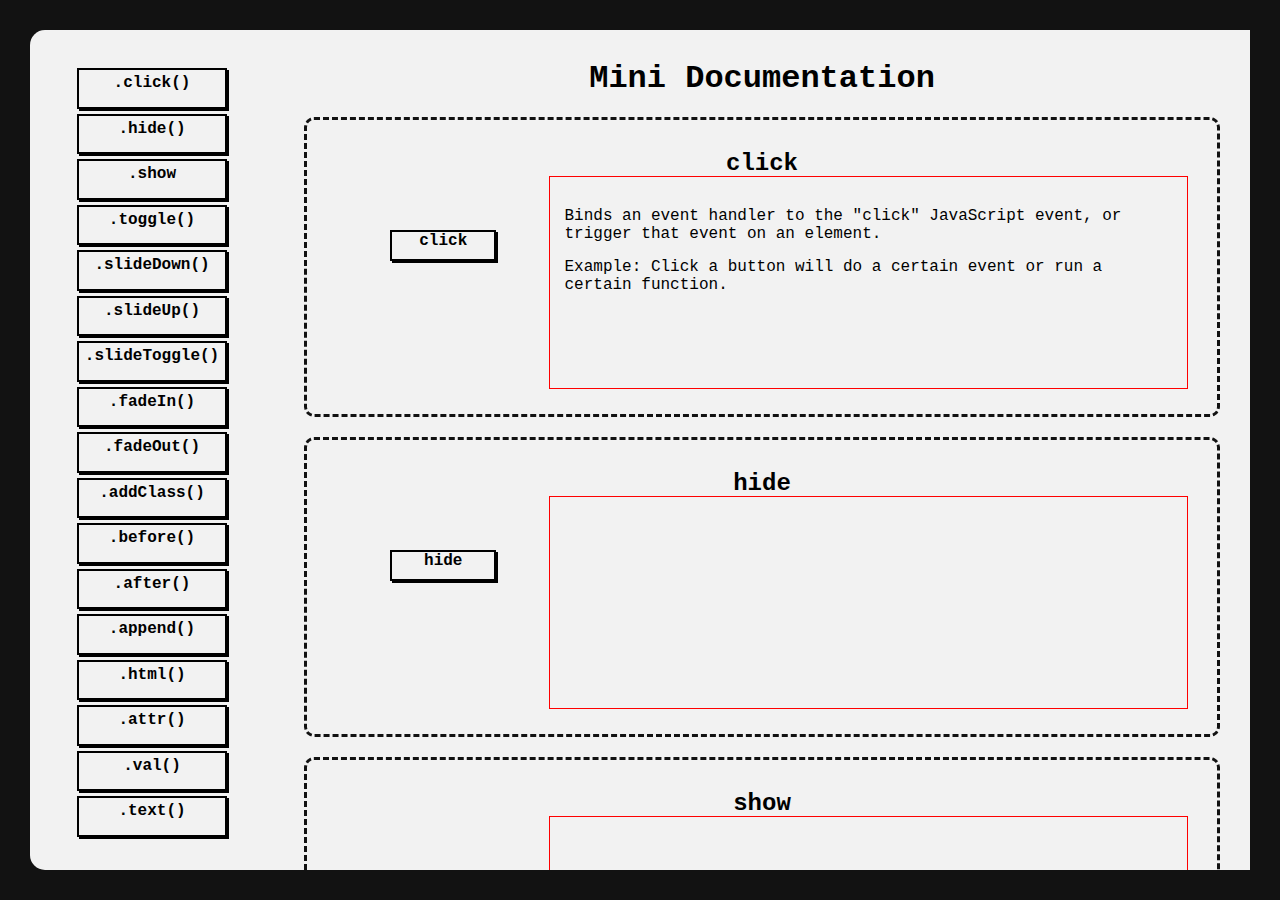
==== MiniDocumentation.html @ 72a78dd9 "transfer" ====
<!DOCTYPE html>
<html lang="en">
<head>
    <meta charset="UTF-8">
    <meta http-equiv="X-UA-Compatible" content="IE=edge">
    <meta name="viewport" content="width=device-width, initial-scale=1.0">
    <link rel="stylesheet" href="./style.css">
    <script src="https://ajax.googleapis.com/ajax/libs/jquery/3.6.3/jquery.min.js"></script>
    <script>
        $(document).ready(function(){
            console.log("Hello");
        })
    </script>
    <title>jQuery Mini Documentation</title>
</head>
<body>
    <div id="wrapper">
        <div class="sidebar">
            <a href="#click">.click()</a>
            <a href="#hide">.hide()</a>
            <a href="#show">.show</a>
            <a href="#toggle">.toggle()</a>
            <a href="#slideDown">.slideDown()</a>
            <a href="#slideUp">.slideUp()</a>
            <a href="#slideToggle">.slideToggle()</a>
            <a href="#fadeIn">.fadeIn()</a>
            <a href="#fadeOut">.fadeOut()</a>
            <a href="#addClass">.addClass()</a>
            <a href="#before">.before()</a>
            <a href="#after">.after()</a>
            <a href="#append">.append()</a>
            <a href="#html">.html()</a>
            <a href="#attr">.attr()</a>
            <a href="#val">.val()</a>
            <a href="#text">.text()</a>
        </div><!--
     --><div class="mainContent">
            <h1>Mini Documentation</h1>
            <div id="click">
                <h2>click</h2>
                <div class="buttonContainer">
                    <a href="#" id="clickButton">click</a>
                </div><!--
             --><div class="contentContainer">
                <p>Binds an event handler to the "click" JavaScript event, or trigger that event on an element.</p>
                <p>Example: Click a button will do a certain event or run a certain function.</p>
             </div> 
            </div>
            <div id="hide">
                <h2>hide</h2>
                <div class="buttonContainer">
                    <a href="#" id="hideButton">hide</a>
                </div><!--
             --><div class="contentContainer"></div> 
            </div>
            <div id="show">
                <h2>show</h2>
                <div class="buttonContainer">
                    <a href="#" id="showButton">show</a>
                </div><!--
             --><div class="contentContainer"></div> 
            </div>
            <div id="toggle">
                <h2>toggle</h2>
                <div class="buttonContainer">
                    <a href="#" id="toggleButton">toggle</a>
                </div><!--
             --><div class="contentContainer"></div> 
            </div>
            <div id="slideDown">
                <h2>slideDown</h2>
                <div class="buttonContainer">
                    <a href="#"  id="slideDownButton">slide down</a>
                </div><!--
             --><div class="contentContainer"></div> 
            </div>
            <div id="slideUp">
                <h2>slideUp</h2>
                <div class="buttonContainer">
                    <a href="#" id="slideUpButton">slide up</a>
                </div><!--
             --><div class="contentContainer"></div> 
            </div>
            <div id="slideToggle">
                <h2>slideToggle</h2>
                <div class="buttonContainer">
                    <a href="#" id="slideToggleButton">toggle slide</a>
                </div><!--
             --><div class="contentContainer"></div> 
            </div>
            <div id="fadeIn">
                <h2>fadeIn</h2>
                <div class="buttonContainer">
                    <a href="#" id="fadeInButton">fade in</a>
                </div><!--
             --><div class="contentContainer"></div> 
            </div>
            <div id="fadeOut">
                <h2>fadeOut</h2>
                <div class="buttonContainer">
                    <a href="#" id="fadeOutButton">fade out</a>
                </div><!--
             --><div class="contentContainer"></div> 
            </div>
            <div id="addClass">
                <h2>addClass</h2>
                <div class="buttonContainer">
                    <a href="#" id="addClassButton">add class</a>
                </div><!--
             --><div class="contentContainer"></div> 
            </div>
            <div id="before">
                <h2>before</h2>
                <div class="buttonContainer">
                    <a href="#"  id="beforeButton">before</a>
                </div><!--
             --><div class="contentContainer"></div> 
            </div>
            <div id="after">
                <h2>after</h2>
                <div class="buttonContainer">
                    <a href="#" id="afterButton">after</a>
                </div><!--
             --><div class="contentContainer"></div> 
            </div>
            <div id="append">
                <h2>append</h2>
                <div class="buttonContainer">
                    <a href="#" id="appendButton">append</a>
                </div><!--
             --><div class="contentContainer"></div> 
            </div>
            <div id="html">
                <h2>html</h2>
                <div class="buttonContainer">
                    <a href="#"  id="htmlButton">html</a>
                </div><!--
             --><div class="contentContainer"></div> 
            </div>
            <div id="attr">
                <h2>attr</h2>
                <div class="buttonContainer">
                    <a href="#" id="attrButton">attr</a>
                </div><!--
             --><div class="contentContainer"></div> 
            </div>
            <div id="val">
                <h2>val</h2>
                <div class="buttonContainer">
                    <a href="#" id="valButton">val</a>
                </div><!--
             --><div class="contentContainer"></div> 
            </div>
            <div id="text">
                <h2>text</h2>
                <div class="buttonContainer">
                    <a href="#" id="textButton">text</a>
                </div><!--
             --><div class="contentContainer"></div> 
            </div>
        </div>
    </div>
</body>
</html>
---- style.css ----
*{
    margin: 0;
    padding: 0;
    box-sizing: border-box;
    font-family: 'Courier New', Courier, monospace;
}
#wrapper{
    width: 100vw;
    height: 100vh;
    padding: 30px;
    background-color: #121212;
}
.sidebar, .mainContent{
    display: inline-block;
    vertical-align: top;
    text-align: center;
    height: 100%;
    padding: 30px;
    background-color: #F2F2F2;
}
.sidebar{
    width: 20%;
    height: 100%;
    margin: auto;
    border: 3px dotted #f2f2f2;
    border-top-left-radius: 15px;
    border-bottom-left-radius: 15px;
}
.mainContent{
    width: 80%;
    height: 100%;
    overflow-y: scroll;
}
    .mainContent>div{
        width: 900px;
        height: 300px;
        margin: 20px auto;
        border: 3px dashed #121212;
        border-radius: 10px;
        
    }
.sidebar a{
    height: calc(100%/17 - 5px);
    margin: 5px auto;
    width: 150px;
    line-height: calc(200% - 5px);
}
.sidebar a, .buttonContainer a{
    display: block;
    text-align: center;
    text-decoration: none;
    border: 2px solid black;
    color: black;
    font-weight: bold;
    background-color: #f2f2f2;
}
a:hover{
    background-color: forestgreen;
}

.mainContent>div{
    padding: 30px;
    width: 100%;
}
    .mainContent>div>p{
        height: 10%;
    }
.buttonContainer{
    display: inline-block;
    width: 25%;
    height: 45%;
    vertical-align: middle;
}
    .buttonContainer a{
        margin: auto;
        width: 50%;
        height: 30%;
    }
.contentContainer{
    display: inline-block;
    vertical-align: middle;
    text-align: left;
    padding: 15px;
    width: 75%;
    height: 90%;
}
.contentContainer>p{
    display: block;
    margin-top: 15px;
}
.contentContainer{
    outline: 1px solid red;
}
a{
    box-shadow: 2px 2px black;
}
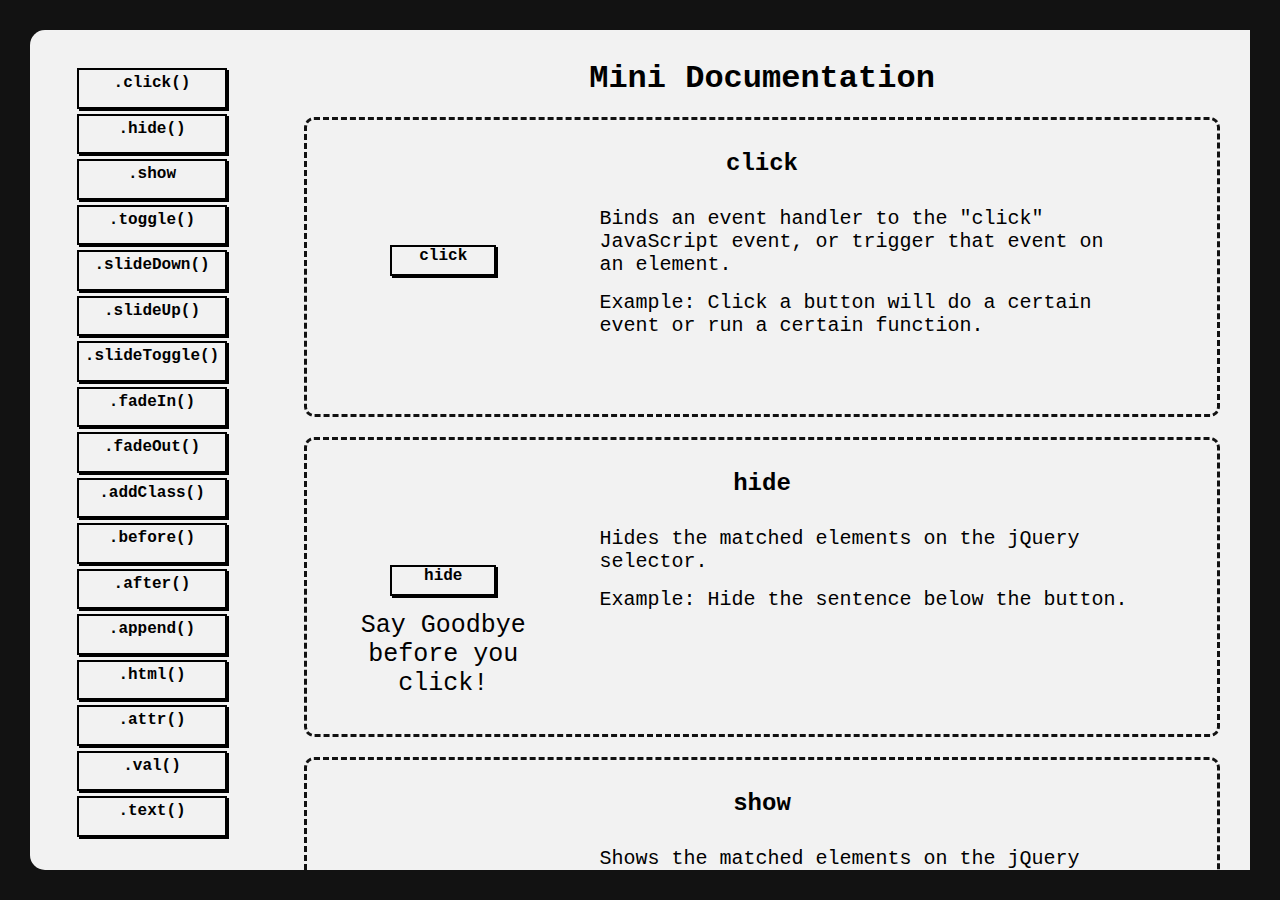
==== commit 51220785: "updated for final" ====
--- a/MiniDocumentation.html
+++ b/MiniDocumentation.html
@@ -1,164 +1,279 @@
-<!DOCTYPE html>
-<html lang="en">
-<head>
-    <meta charset="UTF-8">
-    <meta http-equiv="X-UA-Compatible" content="IE=edge">
-    <meta name="viewport" content="width=device-width, initial-scale=1.0">
-    <link rel="stylesheet" href="./style.css">
-    <script src="https://ajax.googleapis.com/ajax/libs/jquery/3.6.3/jquery.min.js"></script>
-    <script>
-        $(document).ready(function(){
-            console.log("Hello");
-        })
-    </script>
-    <title>jQuery Mini Documentation</title>
-</head>
-<body>
-    <div id="wrapper">
-        <div class="sidebar">
-            <a href="#click">.click()</a>
-            <a href="#hide">.hide()</a>
-            <a href="#show">.show</a>
-            <a href="#toggle">.toggle()</a>
-            <a href="#slideDown">.slideDown()</a>
-            <a href="#slideUp">.slideUp()</a>
-            <a href="#slideToggle">.slideToggle()</a>
-            <a href="#fadeIn">.fadeIn()</a>
-            <a href="#fadeOut">.fadeOut()</a>
-            <a href="#addClass">.addClass()</a>
-            <a href="#before">.before()</a>
-            <a href="#after">.after()</a>
-            <a href="#append">.append()</a>
-            <a href="#html">.html()</a>
-            <a href="#attr">.attr()</a>
-            <a href="#val">.val()</a>
-            <a href="#text">.text()</a>
-        </div><!--
-     --><div class="mainContent">
-            <h1>Mini Documentation</h1>
-            <div id="click">
-                <h2>click</h2>
-                <div class="buttonContainer">
-                    <a href="#" id="clickButton">click</a>
-                </div><!--
-             --><div class="contentContainer">
-                <p>Binds an event handler to the "click" JavaScript event, or trigger that event on an element.</p>
-                <p>Example: Click a button will do a certain event or run a certain function.</p>
-             </div> 
-            </div>
-            <div id="hide">
-                <h2>hide</h2>
-                <div class="buttonContainer">
-                    <a href="#" id="hideButton">hide</a>
-                </div><!--
-             --><div class="contentContainer"></div> 
-            </div>
-            <div id="show">
-                <h2>show</h2>
-                <div class="buttonContainer">
-                    <a href="#" id="showButton">show</a>
-                </div><!--
-             --><div class="contentContainer"></div> 
-            </div>
-            <div id="toggle">
-                <h2>toggle</h2>
-                <div class="buttonContainer">
-                    <a href="#" id="toggleButton">toggle</a>
-                </div><!--
-             --><div class="contentContainer"></div> 
-            </div>
-            <div id="slideDown">
-                <h2>slideDown</h2>
-                <div class="buttonContainer">
-                    <a href="#"  id="slideDownButton">slide down</a>
-                </div><!--
-             --><div class="contentContainer"></div> 
-            </div>
-            <div id="slideUp">
-                <h2>slideUp</h2>
-                <div class="buttonContainer">
-                    <a href="#" id="slideUpButton">slide up</a>
-                </div><!--
-             --><div class="contentContainer"></div> 
-            </div>
-            <div id="slideToggle">
-                <h2>slideToggle</h2>
-                <div class="buttonContainer">
-                    <a href="#" id="slideToggleButton">toggle slide</a>
-                </div><!--
-             --><div class="contentContainer"></div> 
-            </div>
-            <div id="fadeIn">
-                <h2>fadeIn</h2>
-                <div class="buttonContainer">
-                    <a href="#" id="fadeInButton">fade in</a>
-                </div><!--
-             --><div class="contentContainer"></div> 
-            </div>
-            <div id="fadeOut">
-                <h2>fadeOut</h2>
-                <div class="buttonContainer">
-                    <a href="#" id="fadeOutButton">fade out</a>
-                </div><!--
-             --><div class="contentContainer"></div> 
-            </div>
-            <div id="addClass">
-                <h2>addClass</h2>
-                <div class="buttonContainer">
-                    <a href="#" id="addClassButton">add class</a>
-                </div><!--
-             --><div class="contentContainer"></div> 
-            </div>
-            <div id="before">
-                <h2>before</h2>
-                <div class="buttonContainer">
-                    <a href="#"  id="beforeButton">before</a>
-                </div><!--
-             --><div class="contentContainer"></div> 
-            </div>
-            <div id="after">
-                <h2>after</h2>
-                <div class="buttonContainer">
-                    <a href="#" id="afterButton">after</a>
-                </div><!--
-             --><div class="contentContainer"></div> 
-            </div>
-            <div id="append">
-                <h2>append</h2>
-                <div class="buttonContainer">
-                    <a href="#" id="appendButton">append</a>
-                </div><!--
-             --><div class="contentContainer"></div> 
-            </div>
-            <div id="html">
-                <h2>html</h2>
-                <div class="buttonContainer">
-                    <a href="#"  id="htmlButton">html</a>
-                </div><!--
-             --><div class="contentContainer"></div> 
-            </div>
-            <div id="attr">
-                <h2>attr</h2>
-                <div class="buttonContainer">
-                    <a href="#" id="attrButton">attr</a>
-                </div><!--
-             --><div class="contentContainer"></div> 
-            </div>
-            <div id="val">
-                <h2>val</h2>
-                <div class="buttonContainer">
-                    <a href="#" id="valButton">val</a>
-                </div><!--
-             --><div class="contentContainer"></div> 
-            </div>
-            <div id="text">
-                <h2>text</h2>
-                <div class="buttonContainer">
-                    <a href="#" id="textButton">text</a>
-                </div><!--
-             --><div class="contentContainer"></div> 
-            </div>
-        </div>
-    </div>
-</body>
+<!DOCTYPE html>
+<html lang="en">
+<head>
+    <meta charset="UTF-8">
+    <meta http-equiv="X-UA-Compatible" content="IE=edge">
+    <meta name="viewport" content="width=device-width, initial-scale=1.0">
+    <link rel="stylesheet" href="./style.css">
+    <script src="https://ajax.googleapis.com/ajax/libs/jquery/3.6.3/jquery.min.js"></script>
+    <script>
+        $(document).ready(function(){
+            $("#clickButton").click(function(){
+                $("#clicked").show();
+            })
+            $("#hideButton").click(function(){
+                $("#hideMe").hide();
+            })
+            $("#showButton").click(function(){
+                $("#showMe").show();
+            })
+            $("#toggleButton").click(function(){
+                $("#toggleMe").toggle();
+            })
+            $("#slideDownButton").click(function(){
+                $("#slideDownMe").slideDown();
+            })
+            $("#slideUpButton").click(function(){
+                $("#slideUpMe").slideUp();
+            })
+            $("#slideToggleButton").click(function(){
+                $("#slideToggleMe").slideToggle();
+            })
+            $("#fadeInButton").click(function(){
+                $("#fadeInMe").fadeIn("slow");
+            })
+            $("#fadeOutButton").click(function(){
+                $("#fadeOutMe").fadeOut("slow");
+            })
+            $("#addClassButton").click(function(){
+                $("#addClass").addClass("bg-light-red");
+            })
+            $("#beforeButton").click(function(){
+                $("#beforeMe").before("<img src='./assets/three-3.webp'>");
+            })
+            $("#afterButton").click(function(){
+                $("#afterMe").after("<img src='./assets/three-4.webp'>");
+            })
+            $("#appendButton").click(function(){
+                $("#appendMe").after("88");
+            })
+            $("#htmlButton").click(function(){
+                $("#htmlMe").html("<button>I'm now a button. Thanks!</button>");
+            })
+            $("#attrButton").click(function(){
+                $("#attrHere").append($("#attrButton").attr("data-secret"));
+            })
+            $("#valButton").click(function(){
+                $("#valHere").text($("#inputVal").val());
+            })
+            $("#textButton").click(function(){
+                $("#textHere").append($("#textButton").text());
+            })
+        })
+    </script>
+    <title>jQuery Mini Documentation</title>
+</head>
+<body>
+    <div id="wrapper">
+        <div class="sidebar">
+            <a href="#click">.click()</a>
+            <a href="#hide">.hide()</a>
+            <a href="#show">.show</a>
+            <a href="#toggle">.toggle()</a>
+            <a href="#slideDown">.slideDown()</a>
+            <a href="#slideUp">.slideUp()</a>
+            <a href="#slideToggle">.slideToggle()</a>
+            <a href="#fadeIn">.fadeIn()</a>
+            <a href="#fadeOut">.fadeOut()</a>
+            <a href="#addClass">.addClass()</a>
+            <a href="#before">.before()</a>
+            <a href="#after">.after()</a>
+            <a href="#append">.append()</a>
+            <a href="#html">.html()</a>
+            <a href="#attr">.attr()</a>
+            <a href="#val">.val()</a>
+            <a href="#text">.text()</a>
+        </div><!--
+     --><div class="mainContent">
+            <h1>Mini Documentation</h1>
+            <div id="click">
+                <h2>click</h2>
+                <div class="buttonContainer">
+                    <a href="#" id="clickButton">click</a>
+                    <p id="clicked">Oh you clicked me :)</p>
+                </div><!--
+             --><div class="contentContainer">
+                    <p>Binds an event handler to the "click" JavaScript event, or trigger that event on an element.</p>
+                    <p>Example: Click a button will do a certain event or run a certain function.</p>
+                </div> 
+            </div>
+            <div id="hide">
+                <h2>hide</h2>
+                <div class="buttonContainer">
+                    <a href="#" id="hideButton">hide</a>
+                    <p id="hideMe">Say Goodbye before you click!</p>
+                </div><!--
+             --><div class="contentContainer">
+                    <p>Hides the matched elements on the jQuery selector.</p>
+                    <p>Example: Hide the sentence below the button.</p>
+                </div>
+            </div>
+            <div id="show">
+                <h2>show</h2>
+                <div class="buttonContainer">
+                    <a href="#" id="showButton">show</a>
+                    <p id="showMe">Hi There!</p>
+                </div><!--
+             --><div class="contentContainer">
+                    <p>Shows the matched elements on the jQuery selector that are not displayed currently.</p>
+                    <p>Example: Show the a hidden message below the button.</p>
+                </div> 
+            </div>
+            <div id="toggle">
+                <h2>toggle</h2>
+                <div class="buttonContainer">
+                    <a href="#" id="toggleButton">toggle</a>
+                    <p id="toggleMe">Toggle Me!</p>
+                </div><!--
+             --><div class="contentContainer">
+                    <p>Toggles the visibility of the selected elements. (Show/Hide)</p>
+                    <p>Example: Toggle the visibility of the phrase below the button.</p>
+                </div> 
+            </div>
+            <div id="slideDown">
+                <h2>slideDown</h2>
+                <div class="buttonContainer">
+                    <a href="#" id="slideDownButton">slide down</a>
+                    <img id="slideDownMe" src="./assets/cena.jpg" alt="bean">
+                </div><!--
+             --><div class="contentContainer">
+                    <p>The slideDown() method slides-down (shows) the selected elements.</p>
+                    <p>Example: Show the hidden element under the button with a slide-down effect.</p>
+                </div> 
+            </div>
+            <div id="slideUp">
+                <h2>slideUp</h2>
+                <div class="buttonContainer">
+                    <a href="#" id="slideUpButton">slide up</a>
+                    <img id="slideUpMe" src="./assets/cena.jpg" alt="bean">
+                </div><!--
+             --><div class="contentContainer">
+                    <p>The slideUp() method slides-up (hides) the selected elements.</p>
+                    <p>Example: Hide the element under the button with a slide-up effect.</p>
+                </div> 
+            </div>
+            <div id="slideToggle">
+                <h2>slideToggle</h2>
+                <div class="buttonContainer">
+                    <a href="#" id="slideToggleButton">toggle slide</a>
+                    <img id="slideToggleMe" src="./assets/bean.jpg" alt="bean">
+                </div><!--
+             --><div class="contentContainer">
+                    <p>Toggle the visibility slideUp()/slideDown() methods of the selected elements.</p>
+                    <p>Example: Show/Hide the element under the button with a slide-up/slide-down effect.</p>
+                </div> 
+            </div>
+            <div id="fadeIn">
+                <h2>fadeIn</h2>
+                <div class="buttonContainer">
+                    <a href="#" id="fadeInButton">fade in</a>
+                    <img id="fadeInMe" src="./assets/fade.jpg" alt="fade">
+                </div><!--
+             --><div class="contentContainer">
+                    <p>The jQuery fadeIn() method is used to fade in a hidden element</p>
+                    <p>Example: Show the hidden element under the button with the fade-in effect.</p>
+                </div> 
+            </div>
+            <div id="fadeOut">
+                <h2>fadeOut</h2>
+                <div class="buttonContainer">
+                    <a href="#" id="fadeOutButton">fade out</a>
+                    <img id="fadeOutMe" src="./assets/fade.jpg" alt="fade">
+                </div><!--
+             --><div class="contentContainer">
+                    <p>The jQuery fadeOut() method is used to fade out a visible element</p>
+                    <p>Example: Show the hidden element under the button with the fade-in effect.</p>
+                </div> 
+            </div>
+            <div id="addClass">
+                <h2>addClass</h2>
+                <div class="buttonContainer">
+                    <a href="#" id="addClassButton">add class</a>
+                </div><!--
+             --><div class="contentContainer">
+                    <p>The addClass() method adds one or more class names to the selected elements. This method does not remove existing class attributes, it only adds one or more class names to the class attribute.</p>
+                    <p>Example: Add the class "bg-light-red" to this container.</p>
+                </div> 
+            </div>
+            <div id="before">
+                <h2>before</h2>
+                <div class="buttonContainer">
+                    <a href="#" id="beforeButton">before</a>
+                    <img id="beforeMe" src="./assets/three-1.webp" alt="fade">
+                </div><!--
+             --><div class="contentContainer">
+                    <p>The before() method inserts specified content in front of (before) the selected elements.</p>
+                    <p>Example: Adds another image element before the image in the bottom.</p>
+                </div> 
+            </div>
+            <div id="after">
+                <h2>after</h2>
+                <div class="buttonContainer">
+                    <a href="#" id="afterButton">after</a>
+                    <img id="afterMe" src="./assets/three-2.webp" alt="fade">
+                </div><!--
+             --><div class="contentContainer">
+                    <p>The after() method inserts specified content in after the selected elements.</p>
+                    <p>Example: Adds another image element after the image in the bottom.</p>
+                </div> 
+            </div>
+            <div id="append">
+                <h2>append</h2>
+                <div class="buttonContainer">
+                    <a href="#" id="appendButton">append</a>
+                    <p><span id="appendMe">Village</span></p>
+                </div><!--
+             --><div class="contentContainer">
+                    <p>The append() method inserts specified content at the end of the selected elements. This is different from after(), as this modifies the content INSIDE of the element and not the after the element.</p>
+                    <p>Example: Add "88" to the paragraph text below the button.</p>
+                </div> 
+            </div>
+            <div id="html">
+                <h2>html</h2>
+                <div class="buttonContainer">
+                    <a href="#"  id="htmlButton">html</a>
+                    <p id="htmlMe">Change me into a button!</p>
+                </div><!--
+             --><div class="contentContainer">
+                    <p>The html() method sets or returns the content (innerHTML) of the selected elements. When this method is used to return content, it returns the content of the FIRST matched element. When this method is used to set content, it overwrites the content of ALL matched elements.</p>
+                    <p>Example: Change the HTML paragraph element to a button element.</p>
+                </div> 
+            </div>
+            <div id="attr">
+                <h2>attr</h2>
+                <div class="buttonContainer">
+                    <a href="#" id="attrButton" data-secret="Hi cutie!">attr</a>
+                    <p id="attrHere"></p>
+                </div><!--
+             --><div class="contentContainer">
+                    <p>The attr() method sets or returns attributes and values of the selected elements.</p>
+                    <p>Example: Clicking the button will show the "data-secret" attribute of the button. The attr button on the left has a "data-secret" attribute that I put(you can inspect element to make sure).</p>
+                </div> 
+            </div>
+            <div id="val">
+                <h2>val</h2>
+                <div class="buttonContainer">
+                    <a href="#" id="valButton">val</a>
+                    <input type="text" id="inputVal">
+                    <p><span>The Value of the input is:</span><span id="valHere"></span></p>
+                </div><!--
+             --><div class="contentContainer">
+                    <p>The val() method returns or sets the value attribute of the selected elements.</p>
+                    <p>Example: Type any text in the input. The val() method will get the value of the input.</p>
+                </div> 
+            </div>
+            <div id="text">
+                <h2>text</h2>
+                <div class="buttonContainer">
+                    <a href="#" id="textButton">text</a>
+                    <p><span>The text inside the button is:</span><span id="textHere"></span></p>
+                </div><!--
+             --><div class="contentContainer">
+                    <p>Get the combined text contents of each element in the set of matched elements, including their descendants, or set the text contents of the matched elements.</p>
+                    <p>Example: Get ALL of the "text" on the inside of the element.</p>
+                </div> 
+            </div>
+        </div>
+    </div>
+</body>
 </html>--- a/style.css
+++ b/style.css
@@ -3,6 +3,9 @@
     padding: 0;
     box-sizing: border-box;
     font-family: 'Courier New', Courier, monospace;
+}
+.bg-light-red{
+    background-color: rgb(250, 100, 100);
 }
 #wrapper{
     width: 100vw;
@@ -18,53 +21,49 @@
     padding: 30px;
     background-color: #F2F2F2;
 }
-.sidebar{
-    width: 20%;
-    height: 100%;
-    margin: auto;
-    border: 3px dotted #f2f2f2;
-    border-top-left-radius: 15px;
-    border-bottom-left-radius: 15px;
-}
-.mainContent{
-    width: 80%;
-    height: 100%;
-    overflow-y: scroll;
-}
+    .sidebar a, .buttonContainer a{
+        display: block;
+        text-align: center;
+        text-decoration: none;
+        border: 2px solid black;
+        color: black;
+        font-weight: bold;
+        background-color: #f2f2f2;
+    }
+    .sidebar{
+        width: 20%;
+        height: 100%;
+        margin: auto;
+            border: 3px dotted #f2f2f2;
+            border-top-left-radius: 15px;
+            border-bottom-left-radius: 15px;
+        }
+            .sidebar a{
+                height: calc(100%/17 - 5px);
+                margin: 5px auto;
+                width: 150px;
+                line-height: calc(200% - 5px);
+            }
+        .mainContent{
+            width: 80%;
+            height: 100%;
+            overflow-y: scroll;
+        }
+            .mainContent>div{
+                width: 900px;
+                height: 300px;
+                margin: 20px auto;
+                border: 3px dashed #121212;
+                border-radius: 10px;
+                
+            }
     .mainContent>div{
-        width: 900px;
-        height: 300px;
-        margin: 20px auto;
-        border: 3px dashed #121212;
-        border-radius: 10px;
-        
+        padding: 30px;
+        width: 100%;
     }
-.sidebar a{
-    height: calc(100%/17 - 5px);
-    margin: 5px auto;
-    width: 150px;
-    line-height: calc(200% - 5px);
-}
-.sidebar a, .buttonContainer a{
-    display: block;
-    text-align: center;
-    text-decoration: none;
-    border: 2px solid black;
-    color: black;
-    font-weight: bold;
-    background-color: #f2f2f2;
-}
-a:hover{
-    background-color: forestgreen;
-}
-
-.mainContent>div{
-    padding: 30px;
-    width: 100%;
-}
-    .mainContent>div>p{
-        height: 10%;
-    }
+        .mainContent>div>p{
+            height: 10%;
+        }
 .buttonContainer{
     display: inline-block;
     width: 25%;
@@ -72,25 +71,37 @@
     vertical-align: middle;
 }
     .buttonContainer a{
-        margin: auto;
+        margin: 15px auto;
         width: 50%;
         height: 30%;
+    }
+    .buttonContainer p{
+        font-size: 25px;
+    }
+    .buttonContainer img{
+        object-fit: contain;
+        height: 100px;
     }
 .contentContainer{
     display: inline-block;
     vertical-align: middle;
     text-align: left;
-    padding: 15px;
+    padding: 15px 50px;
     width: 75%;
     height: 90%;
 }
-.contentContainer>p{
-    display: block;
-    margin-top: 15px;
-}
-.contentContainer{
-    outline: 1px solid red;
-}
+    .contentContainer>p{
+        display: block;
+        margin-top: 15px;
+        font-size: 20px;
+    }
 a{
     box-shadow: 2px 2px black;
 }
+    a:hover{
+        background-color: forestgreen;
+    }
+#clicked, #showMe, #slideDownMe, #fadeInMe{
+    display: none;
+}
+
